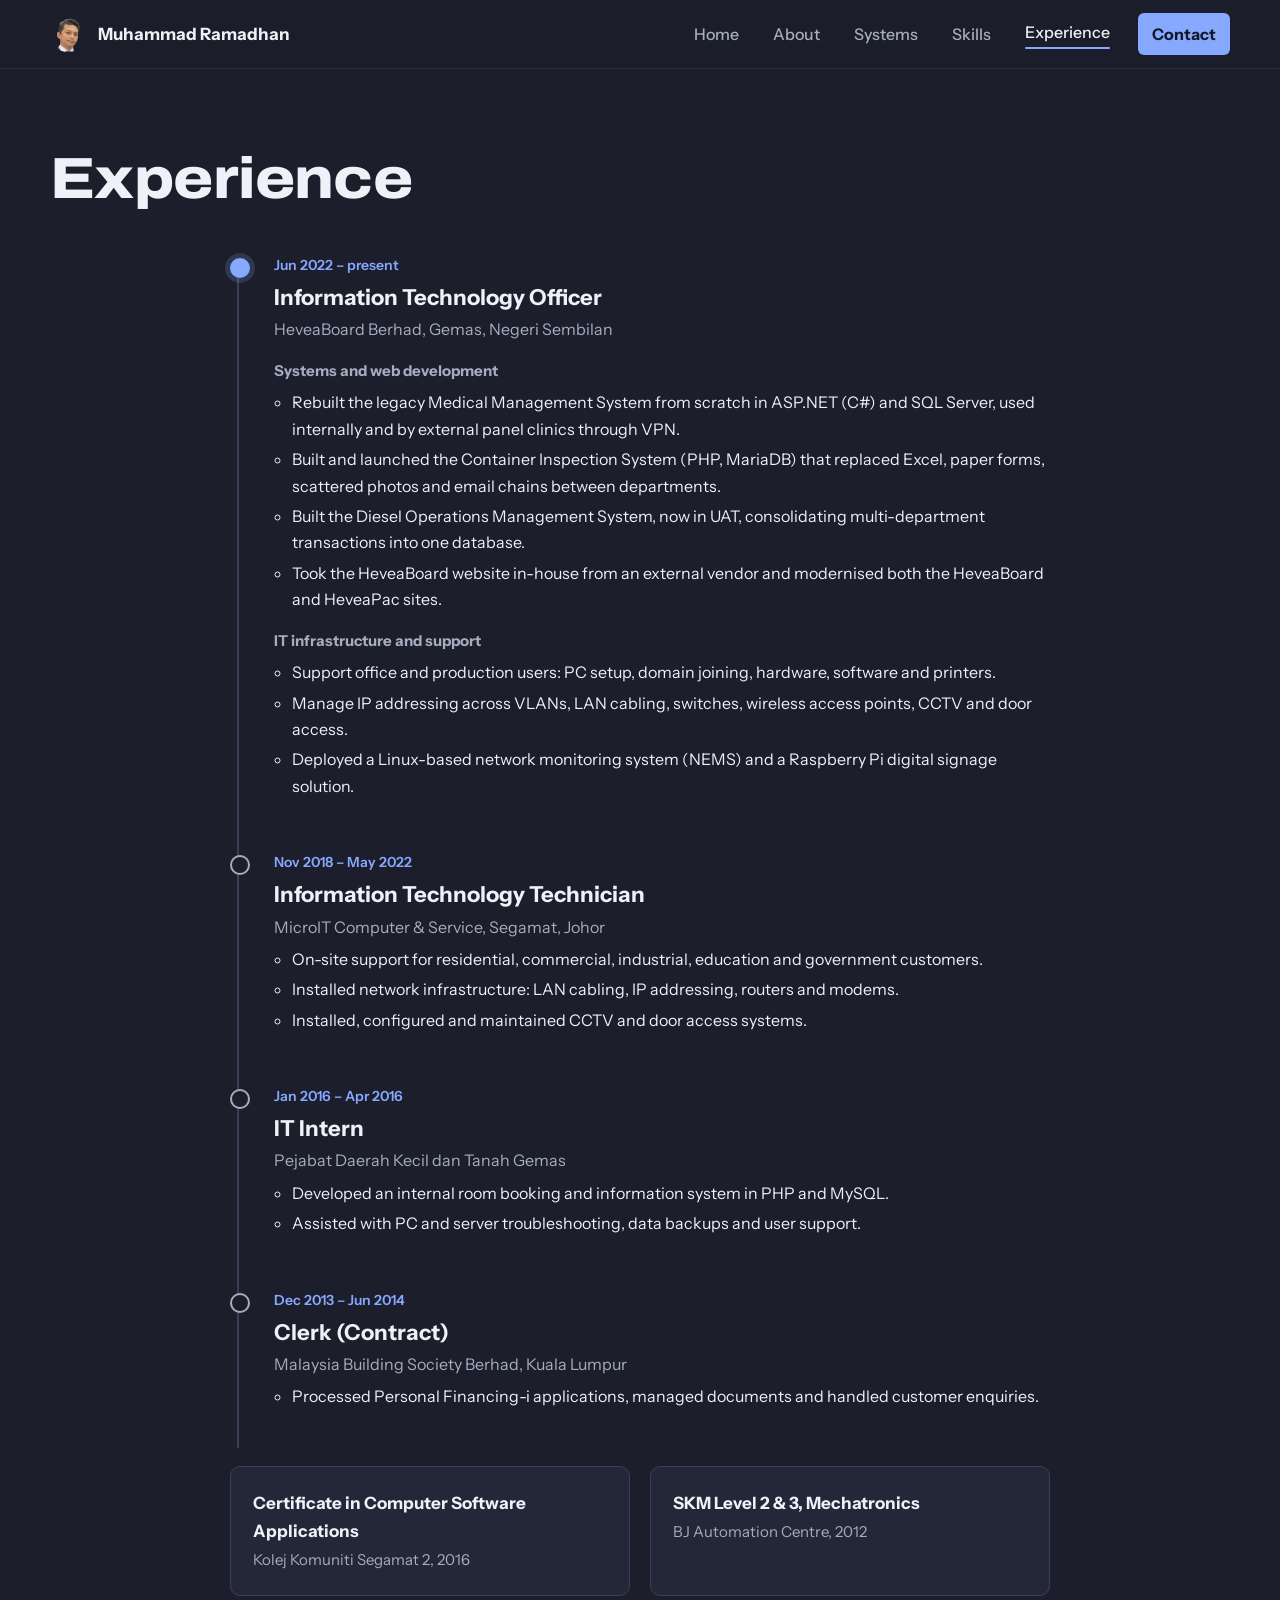
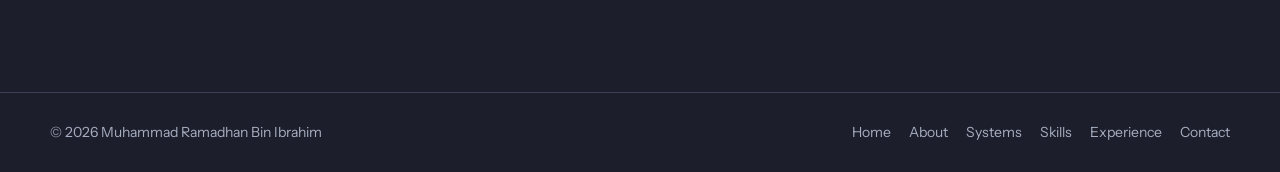
==== experience.html @ c58d3c95 "Launch portfolio website" ====
<!doctype html>
<html lang="en">
<head>
  <meta charset="utf-8">
  <meta name="viewport" content="width=device-width, initial-scale=1">
  <title>Experience | Muhammad Ramadhan</title>
  <meta name="description" content="Work history of Muhammad Ramadhan: IT Officer at HeveaBoard Berhad, IT Technician at MicroIT, and more.">
  <link rel="icon" href="assets/img/favicon.jpg" type="image/jpeg">
  <link rel="preconnect" href="https://fonts.googleapis.com">
  <link rel="preconnect" href="https://fonts.gstatic.com" crossorigin>
  <link href="https://fonts.googleapis.com/css2?family=Archivo:wdth,wght@62..125,400..900&family=Instrument+Sans:wght@400;500;600;700&display=swap" rel="stylesheet">
  <link rel="stylesheet" href="assets/css/style.css">
</head>
<body>
  <header class="site-nav">
    <div class="container">
      <a class="brand" href="index.html"><img src="assets/img/favicon.jpg" alt="">Muhammad Ramadhan</a>
      <button class="nav-toggle" id="nav-toggle" aria-label="Open menu" aria-expanded="false" aria-controls="nav-menu"><span></span><span></span><span></span></button>
      <nav class="nav-links" id="nav-menu" aria-label="Main">
        <a href="index.html">Home</a>
        <a href="about.html">About</a>
        <a href="projects.html">Systems</a>
        <a href="skills.html">Skills</a>
        <a href="experience.html">Experience</a>
        <a href="contact.html" class="cta">Contact</a>
      </nav>
    </div>
  </header>

  <main>

    <section class="page-head">
      <div class="container">
        <h1 class="display">Experience</h1>
      </div>
    </section>
    <section class="section tight">
      <div class="container narrow">
        <ol class="timeline">
          <li class="now">
            <span class="yr">Jun 2022 – present</span>
            <h2>Information Technology Officer</h2>
            <p class="org">HeveaBoard Berhad, Gemas, Negeri Sembilan</p>
            <h3>Systems and web development</h3>
            <ul>
              <li>Rebuilt the legacy Medical Management System from scratch in ASP.NET (C#) and SQL Server, used internally and by external panel clinics through VPN.</li>
              <li>Built and launched the Container Inspection System (PHP, MariaDB) that replaced Excel, paper forms, scattered photos and email chains between departments.</li>
              <li>Built the Diesel Operations Management System, now in UAT, consolidating multi-department transactions into one database.</li>
              <li>Took the HeveaBoard website in-house from an external vendor and modernised both the HeveaBoard and HeveaPac sites.</li>
            </ul>
            <h3>IT infrastructure and support</h3>
            <ul>
              <li>Support office and production users: PC setup, domain joining, hardware, software and printers.</li>
              <li>Manage IP addressing across VLANs, LAN cabling, switches, wireless access points, CCTV and door access.</li>
              <li>Deployed a Linux-based network monitoring system (NEMS) and a Raspberry Pi digital signage solution.</li>
            </ul>
          </li>
          <li>
            <span class="yr">Nov 2018 – May 2022</span>
            <h2>Information Technology Technician</h2>
            <p class="org">MicroIT Computer &amp; Service, Segamat, Johor</p>
            <ul>
              <li>On-site support for residential, commercial, industrial, education and government customers.</li>
              <li>Installed network infrastructure: LAN cabling, IP addressing, routers and modems.</li>
              <li>Installed, configured and maintained CCTV and door access systems.</li>
            </ul>
          </li>
          <li>
            <span class="yr">Jan 2016 – Apr 2016</span>
            <h2>IT Intern</h2>
            <p class="org">Pejabat Daerah Kecil dan Tanah Gemas</p>
            <ul>
              <li>Developed an internal room booking and information system in PHP and MySQL.</li>
              <li>Assisted with PC and server troubleshooting, data backups and user support.</li>
            </ul>
          </li>
          <li>
            <span class="yr">Dec 2013 – Jun 2014</span>
            <h2>Clerk (Contract)</h2>
            <p class="org">Malaysia Building Society Berhad, Kuala Lumpur</p>
            <ul>
              <li>Processed Personal Financing-i applications, managed documents and handled customer enquiries.</li>
            </ul>
          </li>
        </ol>
        <div class="edu">
          <div><b>Certificate in Computer Software Applications</b><span>Kolej Komuniti Segamat 2, 2016</span></div>
          <div><b>SKM Level 2 &amp; 3, Mechatronics</b><span>BJ Automation Centre, 2012</span></div>
        </div>
      </div>
    </section>
  </main>

  <footer class="site-footer">
    <div class="container">
      <span>© <span id="y">2026</span> Muhammad Ramadhan Bin Ibrahim</span>
      <nav aria-label="Footer"><a href="index.html">Home</a> <a href="about.html">About</a> <a href="projects.html">Systems</a> <a href="skills.html">Skills</a> <a href="experience.html">Experience</a> <a href="contact.html">Contact</a></nav>
    </div>
  </footer>
  <script src="assets/js/app.js"></script>
</body>
</html>
---- assets/css/style.css ----
/* ==========================================================
   Muhammad Ramadhan – portfolio
   Palette is taken from the profile photo background (#1C1E2B)
   so the portrait blends into the page.
   ========================================================== */
:root{
  --bg:#1C1E2B;
  --surface:#232737;
  --surface-2:#2B3043;
  --line:#3A4058;
  --text:#EEF1F7;
  --muted:#A6ADC0;
  --accent:#86A9FF;      /* tie blue */
  --accent-strong:#5B82F0;
  --live:#4CC38A;
  --uat:#F2B544;
  --radius:10px;
  --max:1180px;
}

*{box-sizing:border-box;margin:0;padding:0}
html{scroll-behavior:smooth}
body{
  min-height:100vh;display:flex;flex-direction:column;
  background:var(--bg);color:var(--text);
  font-family:"Instrument Sans",system-ui,-apple-system,"Segoe UI",Roboto,Arial,sans-serif;
  font-size:17px;line-height:1.65;-webkit-font-smoothing:antialiased;
}
main{flex:1}
img{max-width:100%;display:block}
a{color:var(--accent)}
a:focus-visible,button:focus-visible{outline:3px solid var(--accent);outline-offset:3px;border-radius:4px}
.container{width:min(var(--max),100% - 48px);margin-inline:auto}
.container.narrow{width:min(820px,100% - 48px)}
.display{font-family:"Archivo",sans-serif;font-variation-settings:"wdth" 112;font-weight:800;letter-spacing:-.01em;line-height:1.05}
.muted{color:var(--muted)}

/* ---------- nav ---------- */
.site-nav{position:sticky;top:0;z-index:50;background:rgba(28,30,43,.88);backdrop-filter:blur(10px);border-bottom:1px solid rgba(58,64,88,.6)}
.site-nav .container{display:flex;align-items:center;justify-content:space-between;height:68px}
.brand{display:flex;align-items:center;gap:12px;color:var(--text);text-decoration:none;font-weight:700}
.brand img{width:36px;height:36px;border-radius:50%;object-fit:cover}
.nav-links{display:flex;gap:6px;align-items:center}
.nav-links a{color:var(--muted);text-decoration:none;padding:8px 14px;border-radius:6px;font-weight:500;font-size:16px}
.nav-links a:hover{color:var(--text);background:var(--surface)}
.nav-links a.active{color:var(--text)}
.nav-links a.active::after{content:"";display:block;height:2px;background:var(--accent);margin-top:2px;border-radius:2px}
.nav-links a.cta{background:var(--accent);color:#141826;font-weight:700;margin-left:8px}
.nav-links a.cta:hover{background:#a2bdff}
.nav-toggle{display:none;background:none;border:1px solid var(--line);border-radius:6px;width:44px;height:40px;cursor:pointer;color:var(--text)}
.nav-toggle span{display:block;width:18px;height:2px;background:currentColor;margin:4px auto;transition:transform .2s}

/* ---------- buttons ---------- */
.btn{display:inline-flex;align-items:center;gap:8px;padding:13px 22px;border-radius:8px;font-weight:700;text-decoration:none;font-size:16px;border:2px solid transparent}
.btn.primary{background:var(--accent);color:#141826}
.btn.primary:hover{background:#a2bdff}
.btn.ghost{border-color:var(--line);color:var(--text)}
.btn.ghost:hover{border-color:var(--accent)}

/* ---------- hero ---------- */
.hero{position:relative;overflow:hidden}
.hero .container{display:grid;grid-template-columns:1.15fr .85fr;align-items:end;min-height:min(86vh,760px)}
.hero-text{padding:72px 0 88px;position:relative;z-index:2}
.hero .role{color:var(--accent);font-weight:600;margin-bottom:18px}
.hero h1{font-size:clamp(40px,5.2vw,70px)}
.hero h1 .name{display:block;font-size:.42em;font-variation-settings:"wdth" 100;font-weight:600;color:var(--muted);letter-spacing:0;margin-bottom:14px;line-height:1.2}
.hero .lede{margin-top:24px;font-size:19px;color:var(--muted);max-width:34em}
.hero .actions{display:flex;flex-wrap:wrap;gap:12px;margin-top:32px}
.hero .socials{display:flex;flex-wrap:wrap;gap:20px;margin-top:28px;font-size:15px}
.hero .socials a{color:var(--muted);text-decoration:none;border-bottom:1px solid var(--line);padding-bottom:2px}
.hero .socials a:hover{color:var(--text);border-color:var(--accent)}
.hero-photo{position:relative;align-self:end;height:100%;display:flex;align-items:flex-end;justify-content:center}
.hero-photo img{width:auto;max-height:720px;height:min(660px,78vh);object-fit:contain;object-position:bottom;
  -webkit-mask-image:linear-gradient(to bottom,#000 78%,transparent 100%);mask-image:linear-gradient(to bottom,#000 78%,transparent 100%)}
.hero-photo::before{content:"";position:absolute;width:460px;height:460px;border-radius:50%;bottom:120px;left:50%;transform:translateX(-50%);
  background:radial-gradient(circle,rgba(91,130,240,.28),transparent 68%);z-index:0}
.hero-photo img{position:relative;z-index:1}

/* ---------- stats ---------- */
.stats{border-top:1px solid var(--line);border-bottom:1px solid var(--line);background:var(--surface)}
.stats .container{display:grid;grid-template-columns:repeat(4,1fr)}
.stat{padding:28px 24px;border-left:1px solid var(--line)}
.stat:first-child{border-left:0;padding-left:0}
.stat b{display:block;font-family:"Archivo",sans-serif;font-variation-settings:"wdth" 115;font-weight:800;font-size:34px;line-height:1.1}
.stat span{color:var(--muted);font-size:15px}

/* ---------- sections ---------- */
.section{padding:96px 0}
.section.tight{padding-top:0}
.section.alt{background:var(--surface)}
.section-head{max-width:44em;margin-bottom:44px}
.section-head h2{font-size:clamp(30px,3.4vw,44px)}
.section-head p{margin-top:14px;color:var(--muted);font-size:18px}
.page-head{padding:80px 0 40px}
.page-head h1{font-size:clamp(36px,4.6vw,58px)}
.page-head p{margin-top:16px;color:var(--muted);font-size:19px;max-width:40em}

/* ---------- system rows ---------- */
.system{display:grid;grid-template-columns:270px 1fr 230px;gap:36px;padding:34px 0;border-top:1px solid var(--line)}
.system:last-of-type{border-bottom:1px solid var(--line)}
.system h3{font-family:"Archivo",sans-serif;font-variation-settings:"wdth" 108;font-size:23px;line-height:1.2;font-weight:750}
.status{display:inline-flex;align-items:center;gap:8px;margin-top:12px;font-size:14px;font-weight:600;color:var(--text)}
.status i{width:9px;height:9px;border-radius:50%;background:var(--live);box-shadow:0 0 0 4px rgba(76,195,138,.15)}
.status.uat i{background:var(--uat);box-shadow:0 0 0 4px rgba(242,181,68,.15)}
.users{margin-top:6px;font-size:15px;color:var(--muted)}
.ba{display:grid;grid-template-columns:1fr 1.2fr;gap:24px}
.ba h4{font-size:14px;font-weight:700;color:var(--muted);margin-bottom:6px}
.ba .after h4{color:var(--accent)}
.ba p,.ba li{font-size:16px}
.ba ul{padding-left:18px}
.ba li{margin-bottom:3px}
.stack{list-style:none;display:flex;flex-wrap:wrap;gap:8px;align-content:flex-start}
.stack li{font-size:13px;font-weight:600;background:var(--surface-2);border:1px solid var(--line);padding:4px 10px;border-radius:5px;color:#D8DDEA}
.section.alt .stack li{background:var(--bg)}

/* ---------- small project cards ---------- */
.mini-grid{display:grid;grid-template-columns:repeat(3,1fr);gap:20px}
.mini{background:var(--surface);border:1px solid var(--line);border-radius:var(--radius);padding:26px;display:flex;flex-direction:column;gap:12px}
.section.alt .mini{background:var(--bg)}
.mini h3{font-size:19px;font-weight:700;line-height:1.3}
.mini .when{font-size:14px;color:var(--accent);font-weight:600}
.mini p{font-size:16px;color:var(--muted)}
.mini .stack{margin-top:auto;padding-top:6px}

/* ---------- services (what I build) ---------- */
.offer{display:grid;grid-template-columns:1.3fr 1fr 1fr;gap:20px}
.offer article{border:1px solid var(--line);border-radius:var(--radius);padding:30px;background:var(--surface)}
.offer article.main{background:linear-gradient(160deg,#2a3456,#232737 70%);border-color:#45507a}
.offer h3{font-family:"Archivo",sans-serif;font-variation-settings:"wdth" 108;font-size:22px;font-weight:750;margin-bottom:10px}
.offer p{color:var(--muted);font-size:16px}
.offer ul{margin-top:14px;padding-left:18px;font-size:16px}

/* ---------- about ---------- */
.about-grid{display:grid;grid-template-columns:1.4fr 1fr;gap:56px;align-items:start}
.prose p{margin-bottom:18px;font-size:18px;max-width:38em}
.snapshot{background:var(--surface);border:1px solid var(--line);border-radius:var(--radius);padding:28px}
.snapshot h2{font-size:20px;font-weight:700;margin-bottom:16px}
.snapshot dl{display:grid;gap:14px}
.snapshot dt{font-size:14px;color:var(--muted)}
.snapshot dd{font-weight:600}
.snapshot img{border-radius:8px;margin-bottom:20px;aspect-ratio:4/3;object-fit:cover;object-position:center 25%;width:100%}

/* ---------- skills ---------- */
.skills-grid{display:grid;grid-template-columns:repeat(3,1fr);gap:20px}
.skill{background:var(--surface);border:1px solid var(--line);border-radius:var(--radius);padding:26px}
.skill.primary{border-color:#45507a;background:linear-gradient(160deg,#2a3456,#232737 75%)}
.skill h2{font-size:18px;font-weight:700;margin-bottom:12px}
.skill .stack li{background:var(--bg)}

/* ---------- timeline ---------- */
.timeline{list-style:none;position:relative}
.timeline::before{content:"";position:absolute;left:7px;top:10px;bottom:10px;width:2px;background:var(--line)}
.timeline > li{position:relative;padding:0 0 44px 44px}
.timeline > li::before{content:"";position:absolute;left:0;top:8px;width:16px;height:16px;border-radius:50%;background:var(--bg);border:2px solid var(--muted)}
.timeline > li.now::before{background:var(--accent);border-color:var(--accent);box-shadow:0 0 0 5px rgba(134,169,255,.18)}
.timeline .yr{font-size:14px;font-weight:600;color:var(--accent)}
.timeline h2{font-size:22px;font-weight:700;margin-top:2px}
.timeline .org{color:var(--muted);font-size:16px}
.timeline h3{font-size:15px;font-weight:700;color:var(--muted);margin:16px 0 4px}
.timeline ul{padding-left:18px;margin-top:6px;max-width:46em}
.timeline li li{margin-bottom:4px;font-size:16px}
.edu{display:grid;grid-template-columns:1fr 1fr;gap:20px;margin-top:8px}
.edu div{background:var(--surface);border:1px solid var(--line);border-radius:var(--radius);padding:22px}
.edu b{display:block}
.edu span{color:var(--muted);font-size:15px}

/* ---------- contact ---------- */
.contact-grid{display:grid;grid-template-columns:repeat(2,1fr);gap:16px;margin-top:8px}
.contact-card{display:flex;flex-direction:column;gap:4px;padding:24px;border-radius:var(--radius);border:1px solid var(--line);background:var(--surface);text-decoration:none;color:var(--text)}
.contact-card:hover{border-color:var(--accent)}
.contact-card small{color:var(--muted);font-size:14px}
.contact-card strong{font-size:18px;word-break:break-word}
.contact-card.primary{background:var(--accent);border-color:var(--accent);color:#141826}
.contact-card.primary small{color:#2b3550}

/* ---------- closing band ---------- */
.closing{padding:88px 0;border-top:1px solid var(--line)}
.closing .container{display:flex;justify-content:space-between;align-items:center;gap:32px;flex-wrap:wrap}
.closing h2{font-size:clamp(28px,3.4vw,42px);max-width:16em}

/* ---------- footer ---------- */
.site-footer{border-top:1px solid var(--line);padding:28px 0;font-size:14px;color:var(--muted)}
.site-footer .container{display:flex;justify-content:space-between;gap:16px;flex-wrap:wrap}
.site-footer nav{display:flex;gap:18px;flex-wrap:wrap}
.site-footer a{color:var(--muted);text-decoration:none}
.site-footer a:hover{color:var(--text)}

/* ---------- reveal (one gentle entrance, only on hero) ---------- */
.rise{opacity:0;transform:translateY(14px);animation:rise .7s ease-out forwards}
.rise.d2{animation-delay:.12s}.rise.d3{animation-delay:.24s}.rise.d4{animation-delay:.36s}
@keyframes rise{to{opacity:1;transform:none}}
@media (prefers-reduced-motion:reduce){.rise{animation:none;opacity:1;transform:none}html{scroll-behavior:auto}}

/* ---------- responsive ---------- */
@media (max-width:980px){
  .hero .container{grid-template-columns:1fr;min-height:0}
  .hero-text{padding:48px 0 8px}
  .hero-photo{height:auto}
  .hero-photo img{max-height:440px}
  .hero-photo::before{width:340px;height:340px;bottom:60px}
  .stats .container{grid-template-columns:repeat(2,1fr)}
  .stat:nth-child(3){border-left:0;padding-left:0}
  .stat{border-top:1px solid var(--line)}
  .stat:nth-child(-n+2){border-top:0}
  .system{grid-template-columns:1fr;gap:16px}
  .mini-grid,.offer,.skills-grid,.about-grid{grid-template-columns:1fr}
  .section{padding:72px 0}
}
@media (max-width:760px){
  .nav-toggle{display:block}
  .nav-links{display:none;position:absolute;top:68px;left:0;right:0;flex-direction:column;align-items:stretch;gap:0;background:var(--bg);border-bottom:1px solid var(--line);padding:8px 16px 16px}
  .nav-links.open{display:flex}
  .nav-links a{padding:12px}
  .nav-links a.active::after{display:none}
  .nav-links a.cta{margin:8px 0 0;text-align:center}
}
@media (max-width:560px){
  body{font-size:16px}
  .ba,.contact-grid,.edu{grid-template-columns:1fr}
  .stats .container{grid-template-columns:1fr}
  .stat,.stat:nth-child(3){border-left:0;padding-left:0;border-top:1px solid var(--line)}
  .stat:first-child{border-top:0}
}
.contact-card.primary{grid-column:1/-1}
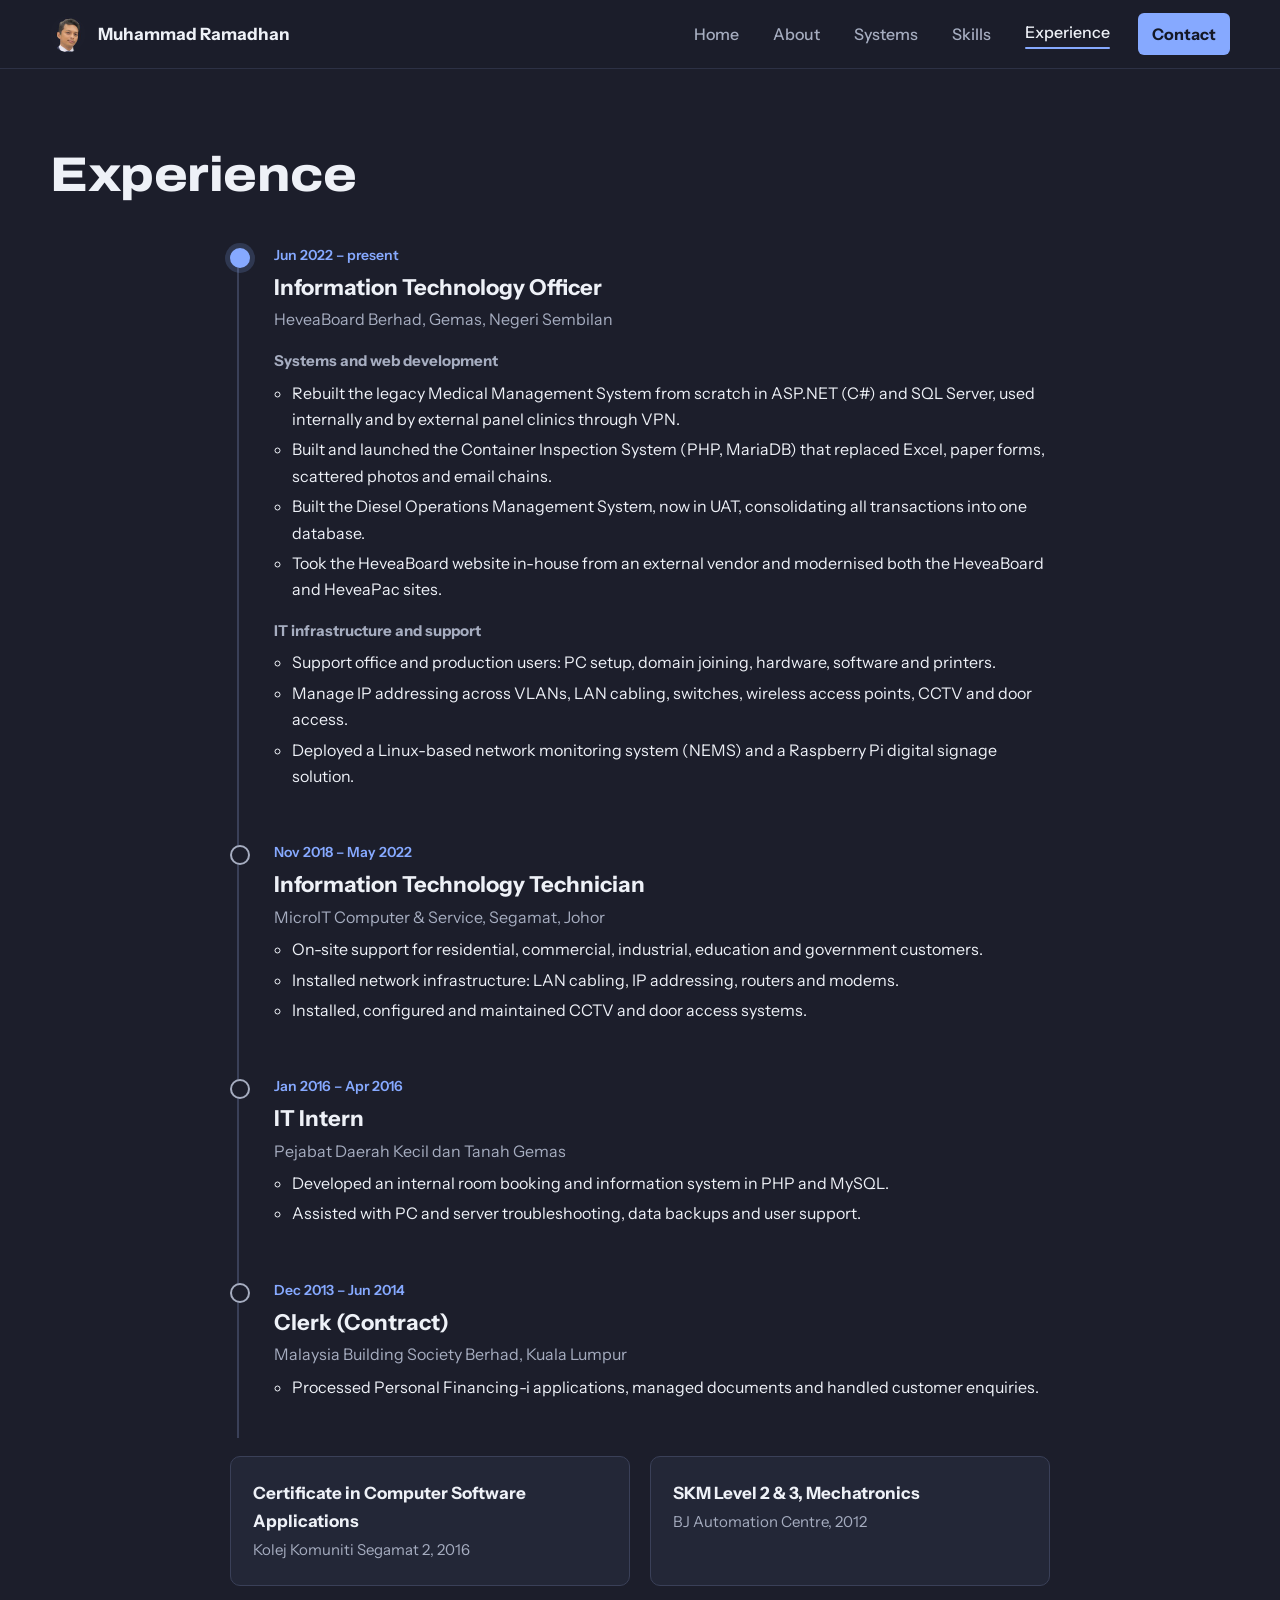
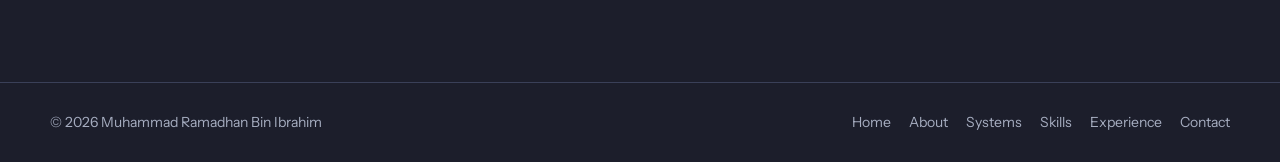
==== commit 961360c1: "Remove department references Updated descriptions for the Container Inspection System and Diesel Ope" ====
--- a/experience.html
+++ b/experience.html
@@ -44,8 +44,8 @@
             <h3>Systems and web development</h3>
             <ul>
               <li>Rebuilt the legacy Medical Management System from scratch in ASP.NET (C#) and SQL Server, used internally and by external panel clinics through VPN.</li>
-              <li>Built and launched the Container Inspection System (PHP, MariaDB) that replaced Excel, paper forms, scattered photos and email chains between departments.</li>
-              <li>Built the Diesel Operations Management System, now in UAT, consolidating multi-department transactions into one database.</li>
+              <li>Built and launched the Container Inspection System (PHP, MariaDB) that replaced Excel, paper forms, scattered photos and email chains.</li>
+              <li>Built the Diesel Operations Management System, now in UAT, consolidating all transactions into one database.</li>
               <li>Took the HeveaBoard website in-house from an external vendor and modernised both the HeveaBoard and HeveaPac sites.</li>
             </ul>
             <h3>IT infrastructure and support</h3>
--- a/assets/css/style.css
+++ b/assets/css/style.css
@@ -62,7 +62,7 @@
 .hero .container{display:grid;grid-template-columns:1.15fr .85fr;align-items:end;min-height:min(86vh,760px)}
 .hero-text{padding:72px 0 88px;position:relative;z-index:2}
 .hero .role{color:var(--accent);font-weight:600;margin-bottom:18px}
-.hero h1{font-size:clamp(40px,5.2vw,70px)}
+.hero h1{font-size:clamp(34px,3.8vw,54px);font-variation-settings:"wdth" 104}
 .hero h1 .name{display:block;font-size:.42em;font-variation-settings:"wdth" 100;font-weight:600;color:var(--muted);letter-spacing:0;margin-bottom:14px;line-height:1.2}
 .hero .lede{margin-top:24px;font-size:19px;color:var(--muted);max-width:34em}
 .hero .actions{display:flex;flex-wrap:wrap;gap:12px;margin-top:32px}
@@ -72,8 +72,6 @@
 .hero-photo{position:relative;align-self:end;height:100%;display:flex;align-items:flex-end;justify-content:center}
 .hero-photo img{width:auto;max-height:720px;height:min(660px,78vh);object-fit:contain;object-position:bottom;
   -webkit-mask-image:linear-gradient(to bottom,#000 78%,transparent 100%);mask-image:linear-gradient(to bottom,#000 78%,transparent 100%)}
-.hero-photo::before{content:"";position:absolute;width:460px;height:460px;border-radius:50%;bottom:120px;left:50%;transform:translateX(-50%);
-  background:radial-gradient(circle,rgba(91,130,240,.28),transparent 68%);z-index:0}
 .hero-photo img{position:relative;z-index:1}
 
 /* ---------- stats ---------- */
@@ -89,10 +87,10 @@
 .section.tight{padding-top:0}
 .section.alt{background:var(--surface)}
 .section-head{max-width:44em;margin-bottom:44px}
-.section-head h2{font-size:clamp(30px,3.4vw,44px)}
+.section-head h2{font-size:clamp(28px,3vw,40px)}
 .section-head p{margin-top:14px;color:var(--muted);font-size:18px}
 .page-head{padding:80px 0 40px}
-.page-head h1{font-size:clamp(36px,4.6vw,58px)}
+.page-head h1{font-size:clamp(32px,3.8vw,50px)}
 .page-head p{margin-top:16px;color:var(--muted);font-size:19px;max-width:40em}
 
 /* ---------- system rows ---------- */
@@ -176,7 +174,7 @@
 /* ---------- closing band ---------- */
 .closing{padding:88px 0;border-top:1px solid var(--line)}
 .closing .container{display:flex;justify-content:space-between;align-items:center;gap:32px;flex-wrap:wrap}
-.closing h2{font-size:clamp(28px,3.4vw,42px);max-width:16em}
+.closing h2{font-size:clamp(26px,3vw,38px);max-width:18em}
 
 /* ---------- footer ---------- */
 .site-footer{border-top:1px solid var(--line);padding:28px 0;font-size:14px;color:var(--muted)}
@@ -197,8 +195,7 @@
   .hero-text{padding:48px 0 8px}
   .hero-photo{height:auto}
   .hero-photo img{max-height:440px}
-  .hero-photo::before{width:340px;height:340px;bottom:60px}
-  .stats .container{grid-template-columns:repeat(2,1fr)}
+    .stats .container{grid-template-columns:repeat(2,1fr)}
   .stat:nth-child(3){border-left:0;padding-left:0}
   .stat{border-top:1px solid var(--line)}
   .stat:nth-child(-n+2){border-top:0}
